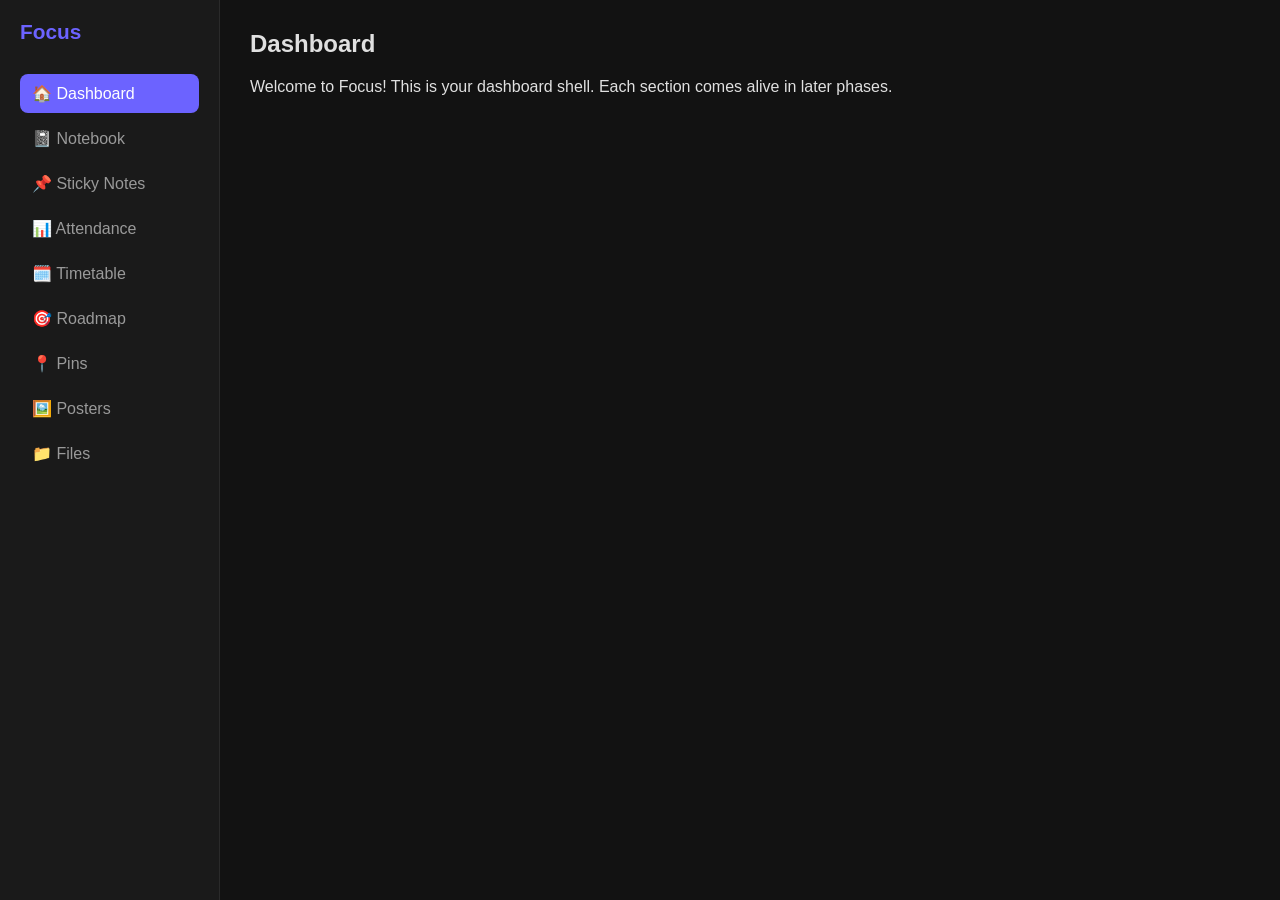
==== dashboard.html @ 71d42fd3 "Add Notebook feature: subjects, chapters, formatting, highlighter, page stickies" ====
<!DOCTYPE html>
<html lang="en">
<head>
  <meta charset="UTF-8">
  <meta name="viewport" content="width=device-width, initial-scale=1.0">
  <title>Focus - Dashboard</title>
  <link rel="stylesheet" href="dashboard.css">
  <link rel="stylesheet" href="sticky.css">
  <link rel="stylesheet" href="notebook.css">
  <link rel="stylesheet" href="attendance.css">
</head>
<body>
  <div class="app">
    <aside class="sidebar">
      <h1 class="logo">Focus</h1>
      <nav>
        <ul>
          <li class="nav-item active" data-section="dashboard">🏠 Dashboard</li>
          <li class="nav-item" data-section="notebook">📓 Notebook</li>
          <li class="nav-item" data-section="sticky">📌 Sticky Notes</li>
          <li class="nav-item" data-section="attendance">📊 Attendance</li>
          <li class="nav-item" data-section="timetable">🗓️ Timetable</li>
          <li class="nav-item" data-section="roadmap">🎯 Roadmap</li>
          <li class="nav-item" data-section="pins">📍 Pins</li>
          <li class="nav-item" data-section="posters">🖼️ Posters</li>
          <li class="nav-item" data-section="files">📁 Files</li>
        </ul>
      </nav>
    </aside>
    <main class="content">
      <h2 id="section-title">Dashboard</h2>
      <div id="section-body">
        <p>Welcome to Focus! This is your dashboard shell. Each section comes alive in later phases.</p>
      </div>
    </main>
  </div>
  <script src="dashboard.js"></script>
  <script src="sticky.js"></script>
  <script src="notebook.js"></script>
  <script src="attendance.js"></script>
</body>
</html>
---- dashboard.css ----
:root {
  --bg-main: #121212;
  --bg-sidebar: #1a1a1a;
  --bg-card: #1e1e1e;
  --text-primary: #e0e0e0;
  --text-secondary: #9a9a9a;
  --accent: #6c63ff;
  --border: #2a2a2a;
}

* { margin: 0; padding: 0; box-sizing: border-box; }

body {
  font-family: 'Segoe UI', sans-serif;
  background: var(--bg-main);
  color: var(--text-primary);
}

.app { display: flex; min-height: 100vh; }

.sidebar {
  width: 220px;
  background: var(--bg-sidebar);
  padding: 20px;
  border-right: 1px solid var(--border);
}

.logo { font-size: 1.3rem; margin-bottom: 30px; color: var(--accent); }

nav ul { list-style: none; }

.nav-item {
  padding: 10px 12px;
  border-radius: 8px;
  margin-bottom: 6px;
  cursor: pointer;
  color: var(--text-secondary);
  transition: background 0.2s, color 0.2s;
}

.nav-item:hover { background: var(--bg-card); color: var(--text-primary); }

.nav-item.active { background: var(--accent); color: #fff; }

.content { flex: 1; padding: 30px; }

#section-title { margin-bottom: 20px; }
---- sticky.css ----
.add-note-btn {
  background: var(--accent);
  color: #fff;
  border: none;
  padding: 10px 18px;
  border-radius: 8px;
  cursor: pointer;
  margin-bottom: 20px;
  font-weight: 600;
}

.add-note-btn:hover {
  opacity: 0.9;
}

.sticky-board {
  position: relative;
  width: 100%;
  height: 600px;
  background: var(--bg-card);
  border-radius: 12px;
  border: 1px solid var(--border);
  overflow: hidden;
}

.sticky-note {
  position: absolute;
  border-radius: 10px;
  box-shadow: 0 4px 12px rgba(0,0,0,0.4);
  resize: both;
  overflow: auto;
  min-width: 140px;
  min-height: 100px;
  display: flex;
  flex-direction: column;
}

.note-header {
  display: flex;
  justify-content: space-between;
  align-items: center;
  padding: 6px 8px;
  cursor: move;
  background: rgba(0,0,0,0.15);
}

.note-colors {
  display: flex;
  gap: 4px;
}

.color-swatch {
  width: 14px;
  height: 14px;
  border-radius: 50%;
  cursor: pointer;
  border: 1px solid rgba(255,255,255,0.4);
}

.note-delete {
  cursor: pointer;
  color: #fff;
  font-weight: bold;
  padding: 0 4px;
}

.note-content {
  flex: 1;
  padding: 8px;
  color: #fff;
  outline: none;
  font-size: 0.85rem;
  overflow-y: auto;
}
---- notebook.css ----
.nb-btn {
  background: var(--accent);
  color: #fff;
  border: none;
  padding: 10px 18px;
  border-radius: 8px;
  cursor: pointer;
  margin-bottom: 20px;
  font-weight: 600;
}

.nb-btn:hover { opacity: 0.9; }

.nb-btn-small {
  padding: 6px 12px;
  font-size: 0.8rem;
  margin-bottom: 0;
}

.nb-back-btn {
  background: none;
  border: none;
  color: var(--text-secondary);
  cursor: pointer;
  margin-bottom: 12px;
  font-size: 0.9rem;
}

.nb-back-btn:hover { color: var(--text-primary); }

.nb-subtitle {
  margin-bottom: 16px;
  color: var(--text-primary);
}

.nb-grid {
  display: grid;
  grid-template-columns: repeat(auto-fill, minmax(160px, 1fr));
  gap: 14px;
}

.nb-card {
  background: var(--bg-card);
  border: 1px solid var(--border);
  border-radius: 10px;
  padding: 20px 14px;
  cursor: pointer;
  display: flex;
  justify-content: space-between;
  align-items: center;
  transition: border-color 0.2s;
}

.nb-card:hover { border-color: var(--accent); }

.nb-card-title { font-weight: 600; }

.nb-card-menu {
  position: relative;
}

.nb-card-menu-btn {
  cursor: pointer;
  color: var(--text-secondary);
  font-weight: bold;
  padding: 2px 8px;
  border-radius: 4px;
}

.nb-card-menu-btn:hover {
  background: rgba(255,255,255,0.08);
  color: var(--text-primary);
}

.nb-card-menu-dropdown {
  display: none;
  position: absolute;
  right: 0;
  top: 100%;
  margin-top: 4px;
  background: var(--bg-sidebar);
  border: 1px solid var(--border);
  border-radius: 8px;
  overflow: hidden;
  z-index: 30;
  min-width: 110px;
}

.nb-card-menu-dropdown.open { display: block; }

.nb-delete-option {
  display: block;
  width: 100%;
  background: none;
  border: none;
  color: #ff6b6b;
  padding: 8px 12px;
  text-align: left;
  cursor: pointer;
  font-size: 0.85rem;
}

.nb-delete-option:hover {
  background: rgba(255,107,107,0.1);
}

.nb-toolbar {
  display: flex;
  align-items: center;
  gap: 12px;
  background: var(--bg-card);
  border: 1px solid var(--border);
  border-radius: 10px;
  padding: 10px 14px;
  margin-bottom: 14px;
  flex-wrap: wrap;
}

.nb-select {
  background: var(--bg-sidebar);
  color: var(--text-primary);
  border: 1px solid var(--border);
  border-radius: 6px;
  padding: 5px 8px;
}

.nb-color-group {
  display: flex;
  gap: 6px;
}

.nb-color-dot {
  width: 20px;
  height: 20px;
  border-radius: 50%;
  cursor: pointer;
  border: 1px solid rgba(255,255,255,0.3);
}

.nb-clear-btn {
  background: none;
  border: 1px solid var(--border);
  color: var(--text-secondary);
  border-radius: 6px;
  padding: 5px 10px;
  font-size: 0.8rem;
  cursor: pointer;
}

.nb-clear-btn:hover {
  color: var(--text-primary);
  border-color: var(--accent);
}

.nb-color-popup {
  display: none;
  gap: 10px;
  padding: 10px 14px;
  background: var(--bg-card);
  border: 1px solid var(--border);
  border-radius: 10px;
  margin-bottom: 14px;
}

.nb-popup-swatch {
  width: 28px;
  height: 28px;
  border-radius: 50%;
  cursor: pointer;
  border: 2px solid rgba(0,0,0,0.2);
  transition: transform 0.15s;
}

.nb-popup-swatch:hover { transform: scale(1.15); }

.nb-page-wrapper {
  position: relative;
  background: #ffffff;
  border-radius: 12px;
  min-height: 500px;
  overflow: hidden;
}

.nb-editor {
  padding: 24px;
  min-height: 500px;
  color: #1a1a1a;
  outline: none;
  line-height: 1.6;
}

.nb-sticky-layer {
  position: absolute;
  top: 0; left: 0; width: 100%; height: 100%;
  pointer-events: none;
}

.nb-sticky-layer .page-sticky {
  pointer-events: auto;
}

.page-sticky {
  position: absolute;
  border-radius: 10px;
  box-shadow: 0 4px 14px rgba(0,0,0,0.3);
  resize: both;
  overflow: auto;
  min-width: 140px;
  min-height: 100px;
  display: flex;
  flex-direction: column;
}

.page-sticky-header {
  display: flex;
  justify-content: space-between;
  align-items: center;
  padding: 6px 8px;
  cursor: move;
  background: rgba(0,0,0,0.3);
}

.page-sticky .note-content {
  color: #1a1a1a;
}

.page-sticky .color-swatch {
  border: 1px solid rgba(0,0,0,0.3);
}
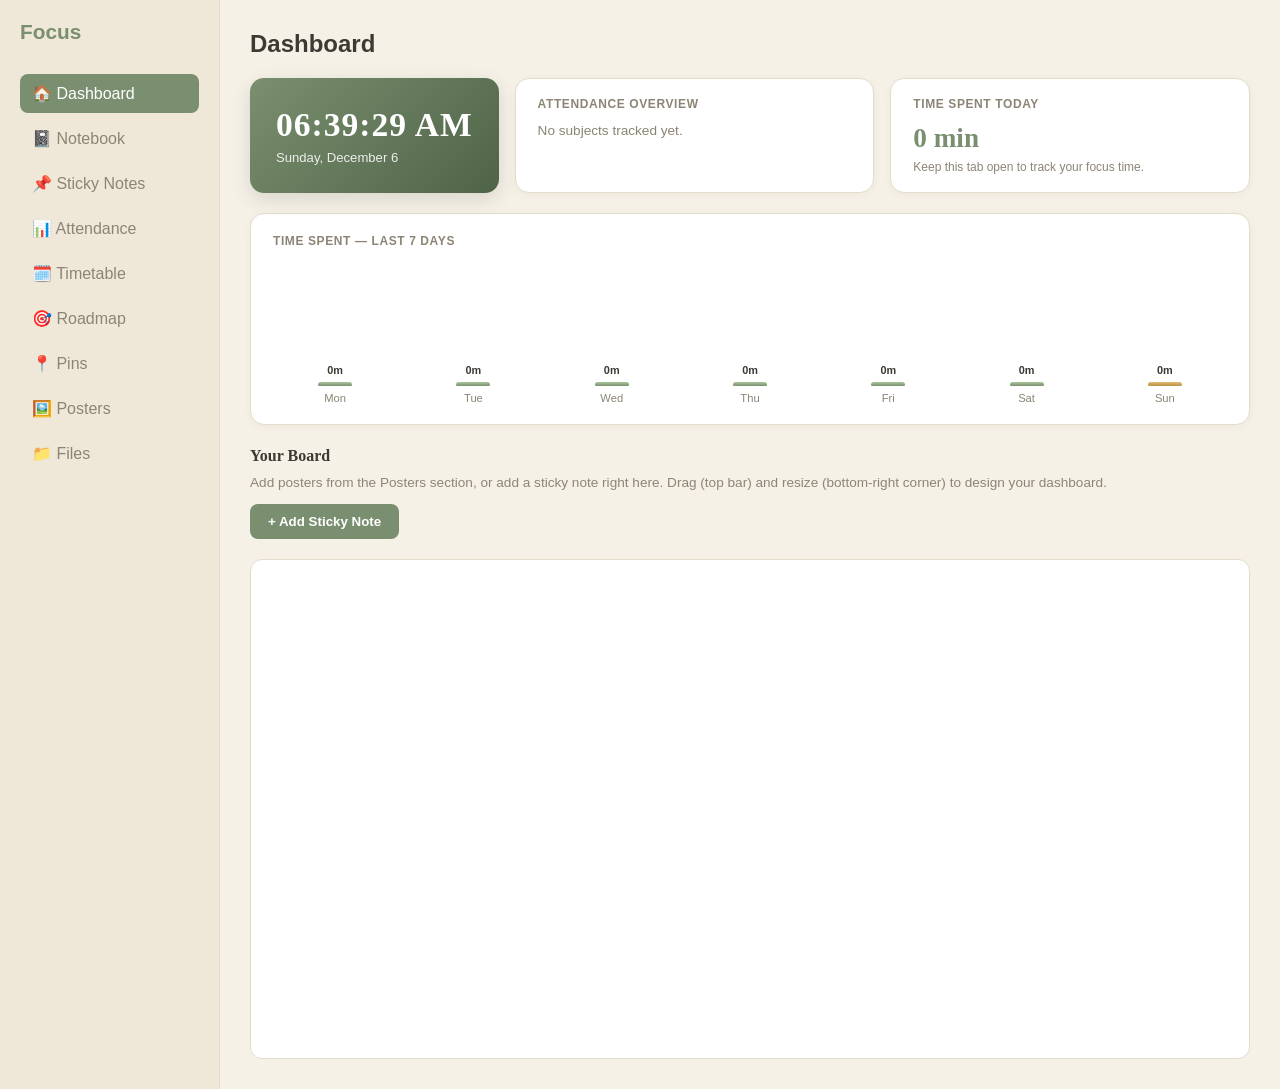
==== commit 2215642a: "Redesign UI to calm warm theme, fix sticky/notebook resize-reset bug, fix script load order, add Das" ====
--- a/dashboard.html
+++ b/dashboard.html
@@ -5,9 +5,14 @@
   <meta name="viewport" content="width=device-width, initial-scale=1.0">
   <title>Focus - Dashboard</title>
   <link rel="stylesheet" href="dashboard.css">
+  <link rel="stylesheet" href="pins.css">
   <link rel="stylesheet" href="sticky.css">
   <link rel="stylesheet" href="notebook.css">
   <link rel="stylesheet" href="attendance.css">
+  <link rel="stylesheet" href="timetable.css">
+  <link rel="stylesheet" href="roadmap.css">
+  <link rel="stylesheet" href="posters.css">
+  <link rel="stylesheet" href="files.css">
 </head>
 <body>
   <div class="app">
@@ -34,9 +39,14 @@
       </div>
     </main>
   </div>
-  <script src="dashboard.js"></script>
+  <script src="pins.js"></script>
   <script src="sticky.js"></script>
   <script src="notebook.js"></script>
   <script src="attendance.js"></script>
+  <script src="timetable.js"></script>
+  <script src="roadmap.js"></script>
+  <script src="posters.js"></script>
+  <script src="files.js"></script>
+  <script src="dashboard.js"></script>
 </body>
 </html>
--- a/dashboard.css
+++ b/dashboard.css
@@ -1,11 +1,11 @@
 :root {
-  --bg-main: #121212;
-  --bg-sidebar: #1a1a1a;
-  --bg-card: #1e1e1e;
-  --text-primary: #e0e0e0;
-  --text-secondary: #9a9a9a;
-  --accent: #6c63ff;
-  --border: #2a2a2a;
+  --bg-main: #f6f1e7;
+  --bg-sidebar: #efe7d8;
+  --bg-card: #ffffff;
+  --text-primary: #3d3a34;
+  --text-secondary: #8c8575;
+  --accent: #7a8f6f;
+  --border: #e3dcc9;
 }
 
 * { margin: 0; padding: 0; box-sizing: border-box; }
@@ -25,7 +25,7 @@
   border-right: 1px solid var(--border);
 }
 
-.logo { font-size: 1.3rem; margin-bottom: 30px; color: var(--accent); }
+.logo { font-size: 1.3rem; margin-bottom: 30px; color: var(--accent); font-weight: 700; }
 
 nav ul { list-style: none; }
 
--- a/pins.css
+++ b/pins.css
@@ -0,0 +1,73 @@
+.pin-list {
+  display: flex;
+  flex-direction: column;
+  gap: 10px;
+}
+
+.pin-row {
+  display: flex;
+  align-items: center;
+  gap: 14px;
+  background: var(--bg-card);
+  border: 1px solid var(--border);
+  border-radius: 10px;
+  padding: 12px 16px;
+  cursor: pointer;
+}
+
+.pin-row:hover { border-color: var(--accent); }
+
+.pin-row.pin-missing {
+  cursor: default;
+  opacity: 0.5;
+}
+
+.pin-row.pin-missing:hover { border-color: var(--border); }
+
+.pin-icon { font-size: 1.2rem; }
+
+.pin-body { flex: 1; }
+
+.pin-title { font-weight: 600; }
+
+.pin-sub {
+  font-size: 0.75rem;
+  color: var(--text-secondary);
+  margin-top: 2px;
+}
+
+.pin-unpin-btn {
+  background: none;
+  border: none;
+  color: var(--text-secondary);
+  cursor: pointer;
+  font-size: 1.1rem;
+}
+
+.pin-unpin-btn:hover { color: #c97f7f; }
+
+.pin-empty {
+  color: var(--text-secondary);
+  font-size: 0.9rem;
+  padding: 30px;
+  text-align: center;
+}
+
+.note-pin-btn {
+  cursor: pointer;
+  font-size: 0.9rem;
+  color: #ffd43b;
+}
+
+.rm-item-pin {
+  background: none;
+  border: none;
+  color: var(--text-secondary);
+  cursor: pointer;
+  font-size: 1rem;
+  flex-shrink: 0;
+}
+
+.rm-item-pin.pinned { color: #ffd43b; }
+
+.pinned-active { color: #ffd43b !important; border-color: #ffd43b !important; }
--- a/sticky.css
+++ b/sticky.css
@@ -9,9 +9,7 @@
   font-weight: 600;
 }
 
-.add-note-btn:hover {
-  opacity: 0.9;
-}
+.add-note-btn:hover { opacity: 0.9; }
 
 .sticky-board {
   position: relative;
@@ -26,7 +24,7 @@
 .sticky-note {
   position: absolute;
   border-radius: 10px;
-  box-shadow: 0 4px 12px rgba(0,0,0,0.4);
+  box-shadow: 0 4px 14px rgba(0,0,0,0.18);
   resize: both;
   overflow: auto;
   min-width: 140px;
@@ -54,7 +52,7 @@
   height: 14px;
   border-radius: 50%;
   cursor: pointer;
-  border: 1px solid rgba(255,255,255,0.4);
+  border: 1px solid rgba(255,255,255,0.5);
 }
 
 .note-delete {
@@ -67,7 +65,7 @@
 .note-content {
   flex: 1;
   padding: 8px;
-  color: #fff;
+  color: #2a2a2a;
   outline: none;
   font-size: 0.85rem;
   overflow-y: auto;
--- a/notebook.css
+++ b/notebook.css
@@ -195,7 +195,8 @@
   pointer-events: none;
 }
 
-.nb-sticky-layer .page-sticky {
+.nb-sticky-layer .page-sticky,
+.nb-sticky-layer .page-image {
   pointer-events: auto;
 }
 
@@ -226,4 +227,49 @@
 
 .page-sticky .color-swatch {
   border: 1px solid rgba(0,0,0,0.3);
+}
+
+/* Page images */
+
+.page-image {
+  position: absolute;
+  border-radius: 10px;
+  box-shadow: 0 4px 14px rgba(0,0,0,0.3);
+  resize: both;
+  overflow: hidden;
+  min-width: 100px;
+  min-height: 80px;
+  display: flex;
+  flex-direction: column;
+  background: #fff;
+}
+
+.page-image-header {
+  display: flex;
+  justify-content: flex-end;
+  align-items: center;
+  padding: 4px 6px;
+  cursor: move;
+  background: rgba(0,0,0,0.45);
+}
+
+.page-image-delete {
+  cursor: pointer;
+  color: #fff;
+  font-weight: bold;
+  font-size: 0.9rem;
+}
+
+.page-image-delete:hover { color: #ff6b6b; }
+
+.page-image-body {
+  flex: 1;
+  overflow: hidden;
+}
+
+.page-image-body img {
+  width: 100%;
+  height: 100%;
+  object-fit: contain;
+  display: block;
 }
--- a/attendance.css
+++ b/attendance.css
@@ -0,0 +1,227 @@
+.att-summary {
+  display: flex;
+  gap: 16px;
+  margin-bottom: 20px;
+}
+
+.att-summary-card {
+  background: var(--bg-card);
+  border: 1px solid var(--border);
+  border-radius: 10px;
+  padding: 16px 20px;
+  min-width: 160px;
+}
+
+.att-summary-label {
+  font-size: 0.8rem;
+  color: var(--text-secondary);
+  margin-bottom: 6px;
+}
+
+.att-summary-value {
+  font-size: 1.6rem;
+  font-weight: 700;
+}
+
+.att-summary-value.good { color: #6fae8a; }
+.att-summary-value.warning { color: #c97f7f; }
+
+.att-subject-list {
+  background: var(--bg-card);
+  border: 1px solid var(--border);
+  border-radius: 10px;
+  overflow: hidden;
+}
+
+.att-subject-row {
+  display: flex;
+  align-items: center;
+  justify-content: space-between;
+  padding: 14px 18px;
+  border-bottom: 1px solid var(--border);
+  cursor: pointer;
+}
+
+.att-subject-row:last-child { border-bottom: none; }
+.att-subject-row:hover { background: rgba(0,0,0,0.03); }
+
+.att-subject-left {
+  display: flex;
+  align-items: center;
+  gap: 14px;
+}
+
+.att-subject-name { font-weight: 600; }
+
+.att-subject-meta {
+  font-size: 0.75rem;
+  color: var(--text-secondary);
+  margin-top: 2px;
+}
+
+.att-circle {
+  width: 46px;
+  height: 46px;
+  border-radius: 50%;
+  display: flex;
+  align-items: center;
+  justify-content: center;
+  flex-shrink: 0;
+}
+
+.att-circle-inner {
+  width: 36px;
+  height: 36px;
+  border-radius: 50%;
+  background: var(--bg-card);
+  display: flex;
+  align-items: center;
+  justify-content: center;
+  font-size: 0.68rem;
+  font-weight: 700;
+}
+
+.att-delete-btn {
+  background: none;
+  border: none;
+  color: var(--text-secondary);
+  cursor: pointer;
+  font-size: 1.2rem;
+  padding: 0 6px;
+}
+
+.att-delete-btn:hover { color: #c97f7f; }
+
+.att-cal-header {
+  display: flex;
+  align-items: center;
+  margin-bottom: 16px;
+}
+
+.att-cal-nav {
+  display: flex;
+  align-items: center;
+  gap: 16px;
+}
+
+.att-cal-nav-btn {
+  background: none;
+  border: 1px solid var(--border);
+  color: var(--text-secondary);
+  border-radius: 6px;
+  width: 30px;
+  height: 30px;
+  cursor: pointer;
+  display: flex;
+  align-items: center;
+  justify-content: center;
+  font-size: 1rem;
+}
+
+.att-cal-nav-btn:hover { color: var(--text-primary); border-color: var(--accent); }
+
+.att-cal-month-label {
+  font-weight: 700;
+  letter-spacing: 1px;
+  min-width: 160px;
+  text-align: center;
+}
+
+.att-cal-grid {
+  display: grid;
+  grid-template-columns: repeat(7, 1fr);
+  gap: 6px;
+  background: var(--bg-card);
+  border: 1px solid var(--border);
+  border-radius: 10px;
+  padding: 14px;
+}
+
+.att-cal-weekday {
+  text-align: center;
+  font-size: 0.7rem;
+  color: var(--text-secondary);
+  text-transform: uppercase;
+  padding-bottom: 6px;
+}
+
+.att-cal-cell {
+  aspect-ratio: 1;
+  display: flex;
+  align-items: center;
+  justify-content: center;
+  border-radius: 8px;
+  font-size: 0.85rem;
+  cursor: pointer;
+  background: rgba(0,0,0,0.03);
+  color: var(--text-secondary);
+  border: 1px solid transparent;
+  transition: transform 0.1s;
+}
+
+.att-cal-cell:hover { transform: scale(1.06); }
+
+.att-cal-cell.empty {
+  cursor: default;
+  opacity: 0.25;
+  background: none;
+}
+
+.att-cal-cell.empty:hover { transform: none; }
+
+.att-cal-cell.today { border-color: var(--accent); }
+
+.att-cal-cell.present { background: #6fae8a; color: #fff; }
+.att-cal-cell.absent { background: #c97f7f; color: #fff; }
+.att-cal-cell.holiday { background: #8a9ac9; color: #fff; }
+
+.att-cal-legend {
+  display: flex;
+  gap: 18px;
+  margin-top: 14px;
+  font-size: 0.78rem;
+  color: var(--text-secondary);
+  flex-wrap: wrap;
+}
+
+.att-legend-item {
+  display: flex;
+  align-items: center;
+  gap: 6px;
+}
+
+.att-legend-dot {
+  width: 10px;
+  height: 10px;
+  border-radius: 50%;
+}
+
+.att-legend-dot.present { background: #6fae8a; }
+.att-legend-dot.absent { background: #c97f7f; }
+.att-legend-dot.holiday { background: #8a9ac9; }
+
+.att-cal-footer {
+  display: flex;
+  gap: 28px;
+  margin-top: 16px;
+  background: var(--bg-card);
+  border: 1px solid var(--border);
+  border-radius: 10px;
+  padding: 14px 18px;
+}
+
+.att-footer-stat {
+  display: flex;
+  flex-direction: column;
+  gap: 4px;
+}
+
+.att-footer-label {
+  font-size: 0.72rem;
+  color: var(--text-secondary);
+  text-transform: uppercase;
+}
+
+.att-footer-value { font-weight: 700; }
+.att-footer-value.good { color: #6fae8a; }
+.att-footer-value.warning { color: #c97f7f; }
--- a/timetable.css
+++ b/timetable.css
@@ -0,0 +1,91 @@
+.tt-hint {
+  color: var(--text-secondary);
+  font-size: 0.85rem;
+  margin-bottom: 14px;
+}
+
+.tt-grid {
+  display: grid;
+  background: var(--bg-card);
+  border: 1px solid var(--border);
+  border-radius: 10px;
+  padding: 10px;
+  gap: 4px;
+  position: relative;
+  overflow-x: auto;
+}
+
+.tt-cell {
+  display: flex;
+  align-items: center;
+  justify-content: center;
+  font-size: 0.75rem;
+}
+
+.tt-corner { background: transparent; }
+
+.tt-day-header {
+  font-weight: 700;
+  color: var(--text-secondary);
+  letter-spacing: 1px;
+}
+
+.tt-today-col { color: var(--accent); }
+
+.tt-time-label {
+  color: var(--text-secondary);
+  font-size: 0.7rem;
+}
+
+.tt-slot {
+  background: rgba(0,0,0,0.025);
+  border-radius: 6px;
+  cursor: pointer;
+  transition: background 0.15s;
+}
+
+.tt-slot:hover {
+  background: rgba(0,0,0,0.06);
+}
+
+.tt-class-block {
+  border-radius: 8px;
+  padding: 6px 8px;
+  color: #fff;
+  position: relative;
+  z-index: 2;
+  display: flex;
+  flex-direction: column;
+  overflow: hidden;
+}
+
+.tt-class-name {
+  font-weight: 700;
+  font-size: 0.78rem;
+  line-height: 1.2;
+}
+
+.tt-class-location {
+  font-size: 0.68rem;
+  opacity: 0.85;
+  margin-top: 2px;
+}
+
+.tt-class-delete {
+  position: absolute;
+  top: 2px;
+  right: 6px;
+  cursor: pointer;
+  font-weight: bold;
+  font-size: 0.9rem;
+}
+
+.tt-color-popup {
+  display: none;
+  gap: 10px;
+  padding: 10px 14px;
+  background: var(--bg-card);
+  border: 1px solid var(--border);
+  border-radius: 10px;
+  margin-bottom: 14px;
+}
--- a/roadmap.css
+++ b/roadmap.css
@@ -0,0 +1,206 @@
+.rm-add-bar {
+  display: flex;
+  gap: 10px;
+  margin-bottom: 20px;
+  flex-wrap: wrap;
+  background: var(--bg-card);
+  border: 1px solid var(--border);
+  border-radius: 10px;
+  padding: 14px;
+}
+
+.rm-input {
+  background: var(--bg-sidebar);
+  color: var(--text-primary);
+  border: 1px solid var(--border);
+  border-radius: 6px;
+  padding: 8px 10px;
+  font-size: 0.85rem;
+}
+
+.rm-input-title { flex: 1; min-width: 180px; }
+
+.rm-progress-wrap {
+  margin-bottom: 20px;
+}
+
+.rm-progress-label {
+  display: flex;
+  justify-content: space-between;
+  font-size: 0.8rem;
+  color: var(--text-secondary);
+  margin-bottom: 6px;
+}
+
+.rm-progress-bar-bg {
+  background: var(--bg-card);
+  border: 1px solid var(--border);
+  border-radius: 20px;
+  height: 12px;
+  overflow: hidden;
+}
+
+.rm-progress-bar-fill {
+  height: 100%;
+  background: var(--accent);
+  transition: width 0.3s;
+}
+
+.rm-list {
+  display: flex;
+  flex-direction: column;
+  gap: 10px;
+}
+
+.rm-item {
+  display: flex;
+  align-items: center;
+  gap: 12px;
+  background: var(--bg-card);
+  border: 1px solid var(--border);
+  border-radius: 10px;
+  padding: 12px 16px;
+}
+
+.rm-item.done { opacity: 0.55; }
+
+.rm-checkbox {
+  width: 20px;
+  height: 20px;
+  cursor: pointer;
+  accent-color: var(--accent);
+  flex-shrink: 0;
+}
+
+.rm-item-body { flex: 1; cursor: pointer; }
+
+.rm-item-title {
+  font-weight: 600;
+  margin-bottom: 2px;
+}
+
+.rm-item.done .rm-item-title {
+  text-decoration: line-through;
+}
+
+.rm-item-deadline {
+  font-size: 0.75rem;
+  color: var(--text-secondary);
+}
+
+.rm-item-deadline.overdue {
+  color: #c97f7f;
+  font-weight: 600;
+}
+
+.rm-item-deadline.today {
+  color: #d9b35c;
+  font-weight: 600;
+}
+
+.rm-item-delete {
+  background: none;
+  border: none;
+  color: var(--text-secondary);
+  cursor: pointer;
+  font-size: 1.1rem;
+  flex-shrink: 0;
+}
+
+.rm-item-delete:hover { color: #c97f7f; }
+
+.rm-empty {
+  color: var(--text-secondary);
+  font-size: 0.9rem;
+  padding: 20px;
+  text-align: center;
+}
+
+/* Goal canvas page (shapes + notes) */
+
+.rm-shape-layer {
+  position: absolute;
+  top: 0; left: 0; width: 100%; height: 100%;
+  pointer-events: none;
+}
+
+.rm-shape-layer .rm-shape { pointer-events: auto; }
+
+.rm-shape {
+  position: absolute;
+  border-radius: 8px;
+  resize: both;
+  overflow: auto;
+  min-width: 100px;
+  min-height: 60px;
+  display: flex;
+  flex-direction: column;
+}
+
+.rm-shape-box {
+  border: 4px solid #5b6f8a;
+  box-shadow: 0 4px 12px rgba(0,0,0,0.15);
+}
+
+.rm-shape-header {
+  display: flex;
+  justify-content: flex-end;
+  align-items: center;
+  padding: 4px 8px;
+  cursor: move;
+  background: rgba(0,0,0,0.07);
+  border-radius: 8px 8px 0 0;
+}
+
+.rm-shape-box .rm-shape-text {
+  flex: 1;
+  padding: 8px;
+  color: #2a2a2a;
+  outline: none;
+  font-size: 0.85rem;
+  overflow-y: auto;
+}
+
+.rm-shape-delete {
+  cursor: pointer;
+  font-weight: bold;
+  color: #444;
+  padding: 0 4px;
+  font-size: 1rem;
+}
+
+.rm-shape-delete:hover { color: #c0392b; }
+
+/* Arrow: no header bar, just the line + an overlay delete button */
+
+.rm-shape-arrow {
+  background: transparent;
+  min-height: 30px;
+  cursor: pointer;
+  position: relative;
+}
+
+.rm-shape-arrow svg {
+  width: 100%;
+  height: 100%;
+}
+
+.rm-arrow-delete {
+  position: absolute;
+  top: 0;
+  right: 0;
+  width: 18px;
+  height: 18px;
+  display: flex;
+  align-items: center;
+  justify-content: center;
+  border-radius: 50%;
+  background: rgba(255,255,255,0.85);
+  color: #444;
+  font-weight: bold;
+  font-size: 0.85rem;
+  cursor: pointer;
+  z-index: 5;
+}
+
+.rm-arrow-delete:hover { color: #c0392b; }
--- a/posters.css
+++ b/posters.css
@@ -0,0 +1,342 @@
+.poster-add-btn {
+  background: var(--accent);
+  color: #fff;
+  border: none;
+  padding: 10px 18px;
+  border-radius: 8px;
+  cursor: pointer;
+  margin-bottom: 20px;
+  font-weight: 600;
+}
+
+.poster-add-btn:hover { opacity: 0.9; }
+
+.poster-grid {
+  display: grid;
+  grid-template-columns: repeat(auto-fill, minmax(220px, 1fr));
+  gap: 16px;
+}
+
+.poster-card {
+  position: relative;
+  border-radius: 12px;
+  overflow: hidden;
+  min-height: 180px;
+  display: flex;
+  flex-direction: column;
+  justify-content: center;
+  padding: 20px;
+  color: #fff;
+  border: 1px solid var(--border);
+}
+
+.poster-card img {
+  position: absolute;
+  top: 0; left: 0; width: 100%; height: 100%;
+  object-fit: cover;
+  z-index: 0;
+}
+
+.poster-card .poster-card-overlay {
+  position: relative;
+  z-index: 1;
+}
+
+.poster-quote-text {
+  font-size: 1.05rem;
+  font-weight: 700;
+  line-height: 1.3;
+}
+
+.poster-quote-sub {
+  font-size: 0.78rem;
+  opacity: 0.8;
+  margin-top: 6px;
+}
+
+.poster-card-actions {
+  position: absolute;
+  top: 10px;
+  right: 10px;
+  z-index: 2;
+  display: flex;
+  gap: 6px;
+}
+
+.poster-action-btn {
+  background: rgba(0,0,0,0.4);
+  border: none;
+  color: #fff;
+  border-radius: 6px;
+  padding: 4px 8px;
+  font-size: 0.75rem;
+  cursor: pointer;
+}
+
+.poster-action-btn:hover { background: rgba(0,0,0,0.6); }
+
+.poster-action-btn.featured {
+  background: #c9a86b;
+  color: #1a1a1a;
+}
+
+/* Dashboard top widgets */
+
+.dash-top-row {
+  display: flex;
+  gap: 16px;
+  margin-bottom: 20px;
+  flex-wrap: wrap;
+}
+
+.dash-clock-card {
+  background: linear-gradient(135deg, #7a8f6f, #4f6347);
+  color: #fff;
+  border-radius: 14px;
+  padding: 22px 26px;
+  min-width: 220px;
+  box-shadow: 0 6px 20px rgba(0,0,0,0.12);
+  display: flex;
+  flex-direction: column;
+  justify-content: center;
+}
+
+.dash-clock-time {
+  font-size: 2.1rem;
+  font-weight: 700;
+  font-family: Georgia, serif;
+  letter-spacing: 1px;
+}
+
+.dash-clock-date {
+  font-size: 0.82rem;
+  opacity: 0.88;
+  margin-top: 6px;
+}
+
+.dash-stat-card {
+  background: var(--bg-card);
+  border: 1px solid var(--border);
+  border-radius: 14px;
+  padding: 18px 22px;
+  flex: 1;
+  min-width: 220px;
+  box-shadow: 0 2px 10px rgba(0,0,0,0.04);
+}
+
+.dash-stat-title {
+  font-size: 0.75rem;
+  color: var(--text-secondary);
+  text-transform: uppercase;
+  letter-spacing: 0.6px;
+  margin-bottom: 12px;
+  font-weight: 700;
+}
+
+.dash-att-mini-list {
+  display: flex;
+  flex-direction: column;
+  gap: 8px;
+  max-height: 90px;
+  overflow-y: auto;
+}
+
+.dash-att-mini-row {
+  display: flex;
+  justify-content: space-between;
+  align-items: center;
+  font-size: 0.85rem;
+}
+
+.dash-att-mini-name { color: var(--text-primary); font-weight: 600; }
+
+.dash-att-mini-pct {
+  font-weight: 700;
+  padding: 2px 10px;
+  border-radius: 20px;
+  font-size: 0.75rem;
+}
+
+.dash-att-mini-pct.good { background: rgba(111,174,138,0.18); color: #4f7d63; }
+.dash-att-mini-pct.warning { background: rgba(201,127,127,0.18); color: #a85a5a; }
+
+.dash-att-empty { color: var(--text-secondary); font-size: 0.85rem; }
+
+.dash-usage-today-value {
+  font-size: 1.7rem;
+  font-weight: 700;
+  color: #7a8f6f;
+  font-family: Georgia, serif;
+}
+
+.dash-usage-today-sub {
+  font-size: 0.75rem;
+  color: var(--text-secondary);
+  margin-top: 6px;
+}
+
+.dash-chart-card {
+  background: var(--bg-card);
+  border: 1px solid var(--border);
+  border-radius: 14px;
+  padding: 20px 22px;
+  margin-bottom: 22px;
+  box-shadow: 0 2px 10px rgba(0,0,0,0.04);
+}
+
+.dash-chart-title {
+  font-size: 0.75rem;
+  color: var(--text-secondary);
+  text-transform: uppercase;
+  letter-spacing: 0.6px;
+  margin-bottom: 16px;
+  font-weight: 700;
+}
+
+.dash-chart-bars {
+  display: flex;
+  align-items: flex-end;
+  gap: 14px;
+  height: 140px;
+}
+
+.dash-chart-col {
+  flex: 1;
+  display: flex;
+  flex-direction: column;
+  align-items: center;
+  justify-content: flex-end;
+  height: 100%;
+  gap: 6px;
+}
+
+.dash-chart-bar {
+  width: 100%;
+  max-width: 34px;
+  border-radius: 6px 6px 3px 3px;
+  background: linear-gradient(180deg, #aac79c, #7a8f6f);
+  min-height: 4px;
+  transition: height 0.3s;
+}
+
+.dash-chart-bar.today {
+  background: linear-gradient(180deg, #e0bd72, #b8923f);
+}
+
+.dash-chart-label { font-size: 0.7rem; color: var(--text-secondary); }
+.dash-chart-value { font-size: 0.68rem; color: var(--text-primary); font-weight: 600; }
+
+.dash-section-label {
+  font-size: 1rem;
+  font-weight: 700;
+  margin: 6px 0 10px;
+  color: var(--text-primary);
+  font-family: Georgia, serif;
+}
+
+/* Dashboard canvas (posters + sticky notes) */
+
+.dash-poster-board {
+  position: relative;
+  width: 100%;
+  height: 500px;
+  background: var(--bg-card);
+  border-radius: 12px;
+  border: 1px solid var(--border);
+  overflow: hidden;
+}
+
+.dash-poster-item {
+  position: absolute;
+  border-radius: 10px;
+  overflow: hidden;
+  resize: both;
+  min-width: 160px;
+  min-height: 120px;
+  box-shadow: 0 4px 12px rgba(0,0,0,0.15);
+  display: flex;
+  flex-direction: column;
+}
+
+.dash-poster-item-header {
+  display: flex;
+  justify-content: flex-end;
+  align-items: center;
+  padding: 4px 6px;
+  cursor: move;
+  background: rgba(0,0,0,0.2);
+  position: relative;
+  z-index: 2;
+}
+
+.dash-sticky-item .dash-poster-item-header {
+  justify-content: space-between;
+}
+
+.dash-sticky-colors {
+  display: flex;
+  gap: 4px;
+}
+
+.dash-sticky-color-dot {
+  width: 12px;
+  height: 12px;
+  border-radius: 50%;
+  cursor: pointer;
+  border: 1px solid rgba(0,0,0,0.25);
+}
+
+.dash-poster-item-remove {
+  color: #fff;
+  font-weight: bold;
+  cursor: pointer;
+  font-size: 0.9rem;
+}
+
+.dash-poster-item-remove:hover { color: #ff8a8a; }
+
+.dash-poster-item-body {
+  flex: 1;
+  position: relative;
+  display: flex;
+  flex-direction: column;
+  justify-content: center;
+  padding: 16px;
+  color: #fff;
+  overflow: hidden;
+}
+
+.dash-poster-item-body.has-image { padding: 0; }
+
+.dash-poster-item-body img {
+  position: absolute;
+  top: 0; left: 0; width: 100%; height: 100%;
+  object-fit: cover;
+  z-index: 0;
+}
+
+.dash-poster-item-quote, .dash-poster-item-sub {
+  position: relative;
+  z-index: 1;
+}
+
+.dash-poster-item-quote {
+  font-size: 1rem;
+  font-weight: 700;
+  line-height: 1.3;
+}
+
+.dash-poster-item-sub {
+  font-size: 0.75rem;
+  opacity: 0.85;
+  margin-top: 4px;
+}
+
+.dash-sticky-item .dash-poster-item-body {
+  color: #2a2a2a;
+  padding: 10px;
+  outline: none;
+  overflow-y: auto;
+  font-size: 0.85rem;
+  display: block;
+}
--- a/files.css
+++ b/files.css
@@ -0,0 +1,71 @@
+.file-list {
+  display: flex;
+  flex-direction: column;
+  gap: 10px;
+}
+
+.file-row {
+  display: flex;
+  align-items: center;
+  gap: 14px;
+  background: var(--bg-card);
+  border: 1px solid var(--border);
+  border-radius: 10px;
+  padding: 12px 16px;
+}
+
+.file-icon { font-size: 1.4rem; }
+
+.file-body { flex: 1; min-width: 0; }
+
+.file-name {
+  font-weight: 600;
+  white-space: nowrap;
+  overflow: hidden;
+  text-overflow: ellipsis;
+}
+
+.file-meta {
+  font-size: 0.75rem;
+  color: var(--text-secondary);
+  margin-top: 2px;
+}
+
+.file-actions {
+  display: flex;
+  align-items: center;
+  gap: 10px;
+  flex-shrink: 0;
+}
+
+.file-action-link {
+  color: var(--accent);
+  font-size: 0.8rem;
+  text-decoration: none;
+  font-weight: 600;
+}
+
+.file-action-link:hover { text-decoration: underline; }
+
+.file-delete-btn {
+  background: none;
+  border: none;
+  color: var(--text-secondary);
+  cursor: pointer;
+  font-size: 1.1rem;
+}
+
+.file-delete-btn:hover { color: #c97f7f; }
+
+.file-empty {
+  color: var(--text-secondary);
+  font-size: 0.9rem;
+  padding: 20px;
+  text-align: center;
+}
+
+.file-hint {
+  color: var(--text-secondary);
+  font-size: 0.8rem;
+  margin-bottom: 14px;
+}
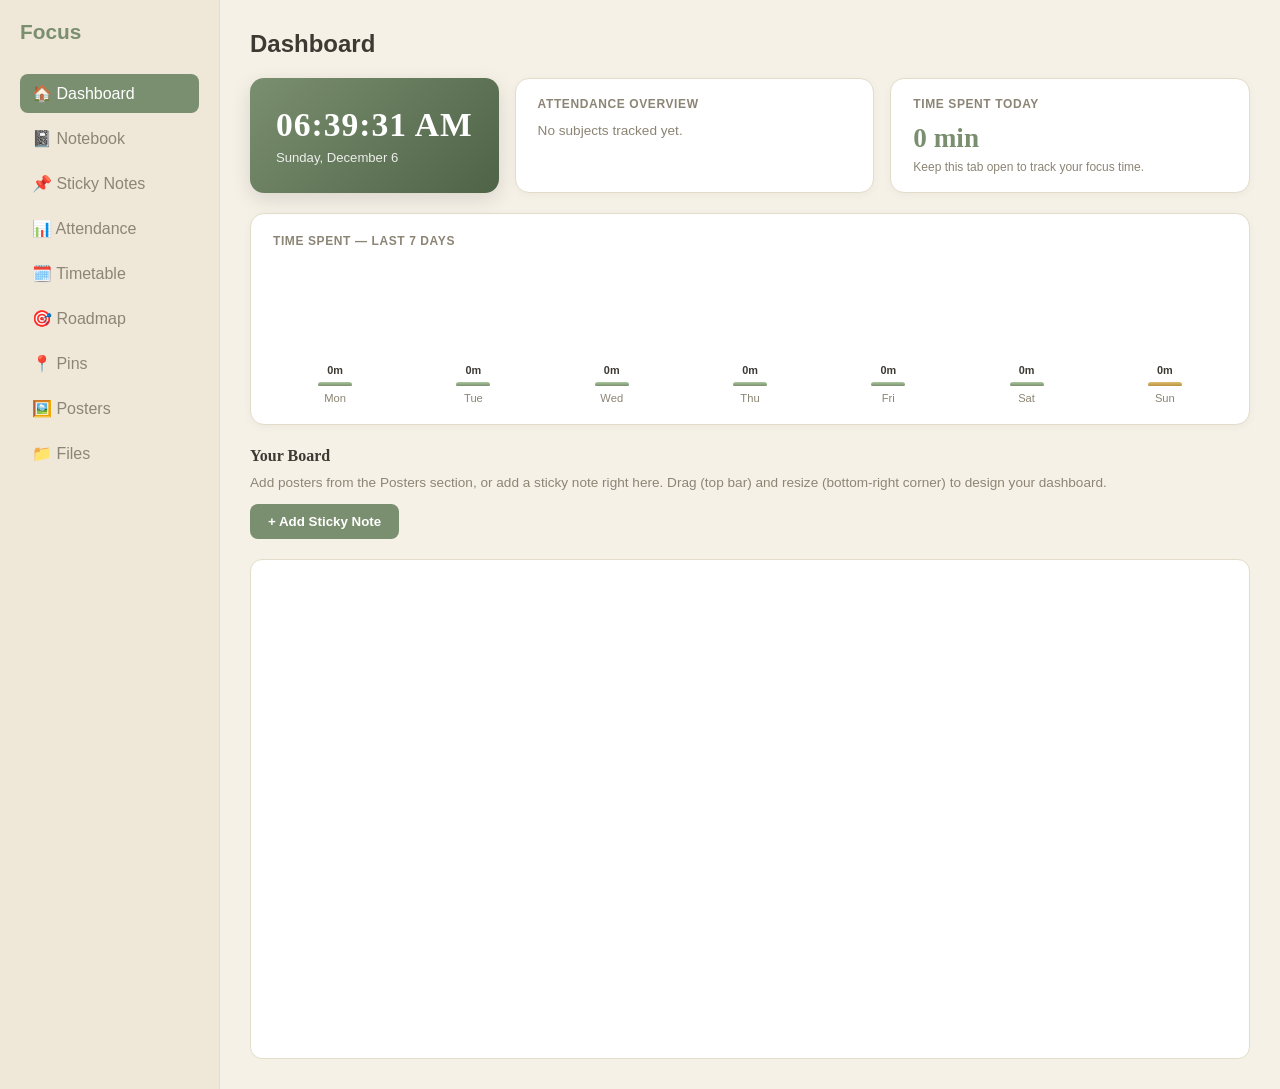
==== commit e4267b92: "Add favicon" ====
--- a/dashboard.html
+++ b/dashboard.html
@@ -4,6 +4,8 @@
   <meta charset="UTF-8">
   <meta name="viewport" content="width=device-width, initial-scale=1.0">
   <title>Focus - Dashboard</title>
+  <link rel="icon" href="favicon.ico">
+  <link rel="apple-touch-icon" href="favicon-180.png">
   <link rel="stylesheet" href="dashboard.css">
   <link rel="stylesheet" href="pins.css">
   <link rel="stylesheet" href="sticky.css">
